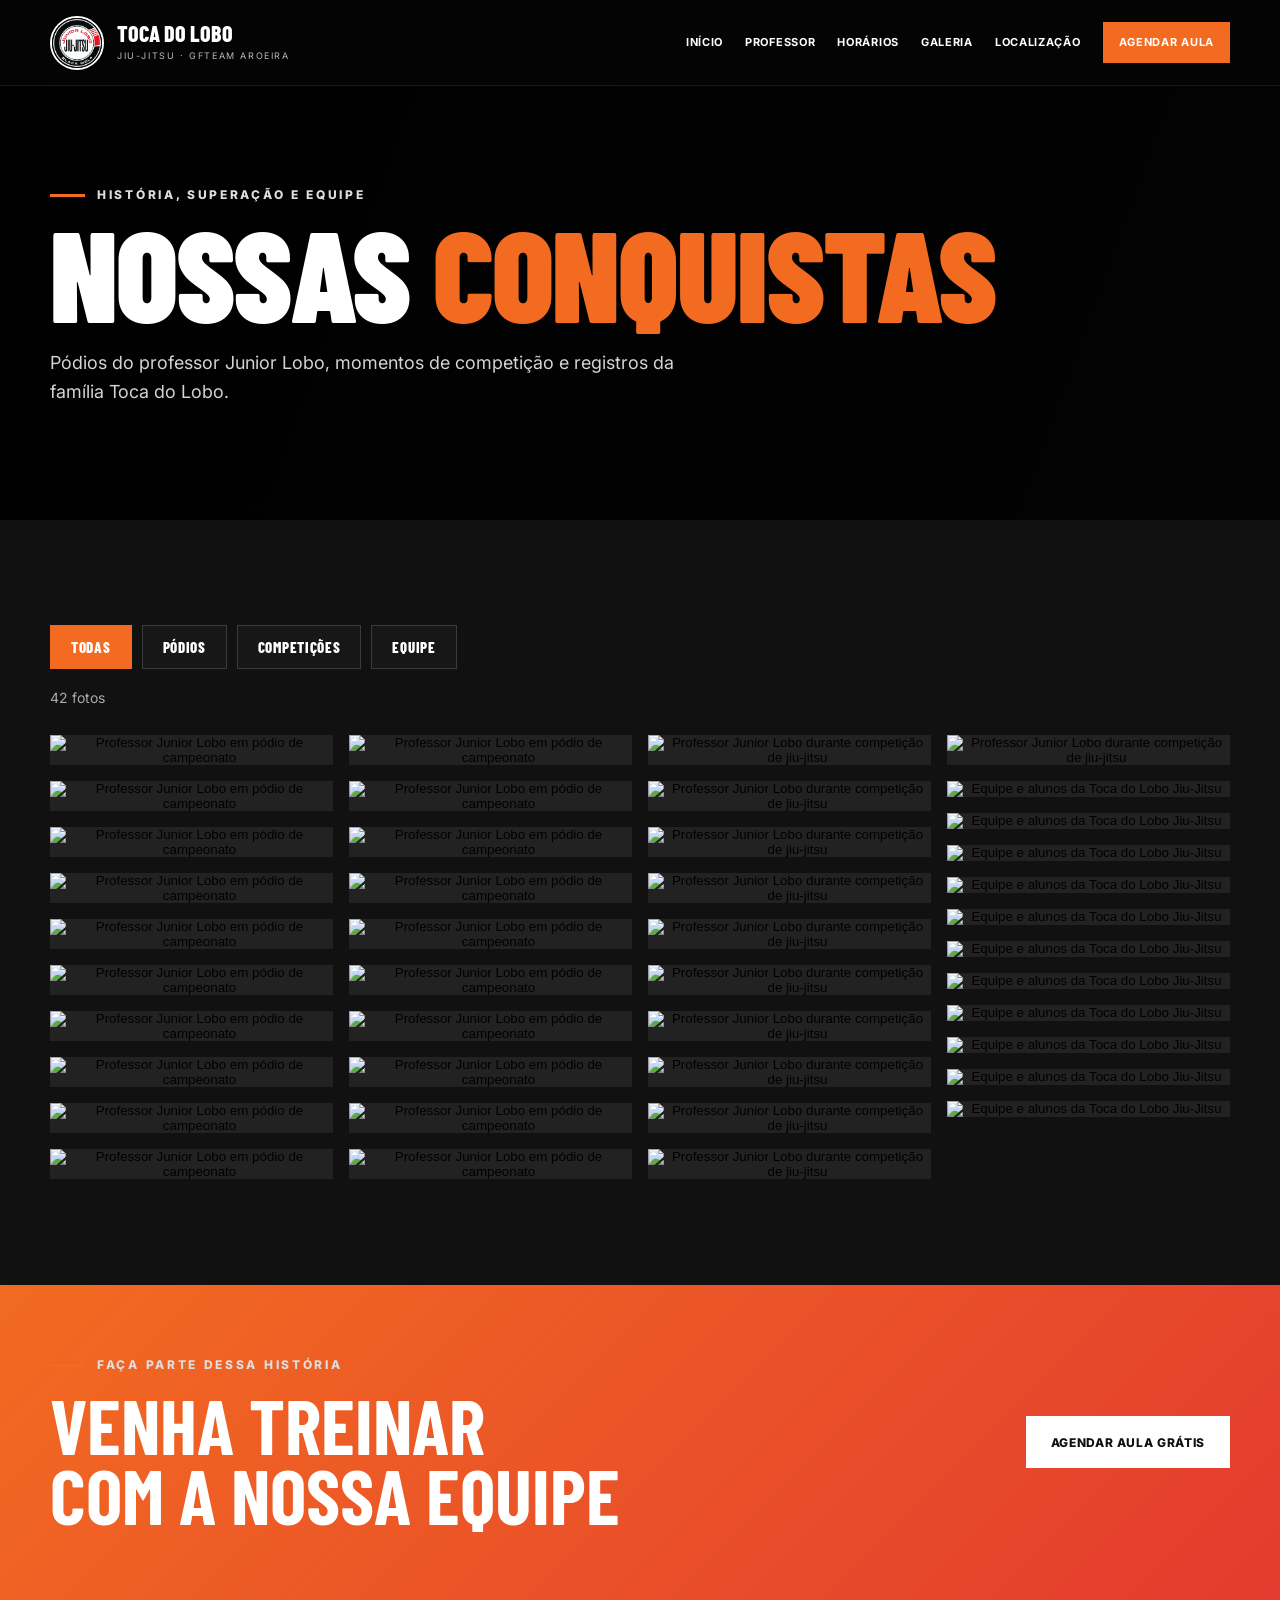
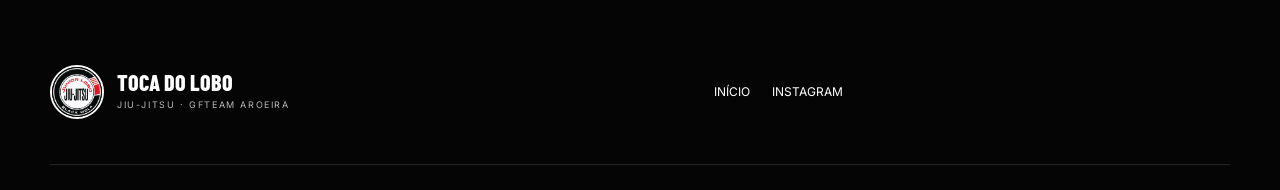
==== galeria.html @ 82517d02 "Add files via upload" ====
<!doctype html>
<html lang="pt-BR">
<head>
  <meta charset="utf-8">
  <meta name="viewport" content="width=device-width, initial-scale=1">
  <meta name="description" content="Galeria de pódios, campeonatos e momentos da equipe Toca do Lobo Jiu-Jitsu — GFTeam Aroeira, em Macaé.">
  <meta name="theme-color" content="#080808">
  <title>Galeria | Toca do Lobo Jiu-Jitsu</title>
  <link rel="icon" href="logo-principal.jpeg" type="image/jpeg">
  <link rel="preconnect" href="https://fonts.googleapis.com">
  <link rel="preconnect" href="https://fonts.gstatic.com" crossorigin>
  <link href="https://fonts.googleapis.com/css2?family=Barlow+Condensed:wght@500;600;700;800;900&family=Inter:wght@400;500;600;700&display=swap" rel="stylesheet">
  <link rel="stylesheet" href="styles.css">
  <link rel="stylesheet" href="galeria.css">
</head>
<body class="gallery-page">
  <a class="skip-link" href="#conteudo">Ir para o conteúdo</a>
  <header class="site-header scrolled">
    <a class="brand" href="index.html" aria-label="Voltar ao início">
      <img src="logo-principal.jpeg" alt="Logo Junior Lobo Jiu-Jitsu Black Wolf" width="54" height="54">
      <span><strong>TOCA DO LOBO</strong><small>JIU-JITSU · GFTEAM AROEIRA</small></span>
    </a>
    <button class="menu-toggle" type="button" aria-label="Abrir menu" aria-controls="menu" aria-expanded="false">☰</button>
    <nav class="nav" id="menu" aria-label="Navegação principal">
      <a href="index.html">Início</a>
      <a href="index.html#professor">Professor</a>
      <a href="index.html#horarios">Horários</a>
      <a href="galeria.html" aria-current="page">Galeria</a>
      <a href="index.html#localizacao">Localização</a>
      <a class="nav-cta" href="https://wa.me/5522981646698?text=%5BSITE%3AAULA_EXPERIMENTAL%5D%20Ol%C3%A1%21%20Quero%20agendar%20uma%20aula%20experimental." target="_blank" rel="noopener">Agendar aula</a>
    </nav>
  </header>

  <main id="conteudo">
    <section class="gallery-hero">
      <div class="container">
        <p class="eyebrow">HISTÓRIA, SUPERAÇÃO E EQUIPE</p>
        <h1>NOSSAS <span>CONQUISTAS</span></h1>
        <p>Pódios do professor Junior Lobo, momentos de competição e registros da família Toca do Lobo.</p>
      </div>
    </section>

    <section class="gallery-library section">
      <div class="container">
        <div class="gallery-toolbar" aria-label="Filtros da galeria">
          <button class="filter-btn active" data-filter="todos" type="button">Todas</button>
          <button class="filter-btn" data-filter="podios" type="button">Pódios</button>
          <button class="filter-btn" data-filter="competicoes" type="button">Competições</button>
          <button class="filter-btn" data-filter="equipe" type="button">Equipe</button>
        </div>
        <p class="gallery-count" id="gallery-count" aria-live="polite"></p>
        <div class="full-gallery-grid" id="full-gallery-grid" aria-live="polite"></div>
      </div>
    </section>

    <section class="trial-banner">
      <div class="container trial-content">
        <div><p class="eyebrow">FAÇA PARTE DESSA HISTÓRIA</p><h2>VENHA TREINAR<br>COM A NOSSA EQUIPE</h2></div>
        <a class="btn btn-light" href="https://wa.me/5522981646698?text=%5BSITE%3AAULA_EXPERIMENTAL%5D%20Ol%C3%A1%21%20Quero%20agendar%20uma%20aula%20experimental." target="_blank" rel="noopener">Agendar aula grátis</a>
      </div>
    </section>
  </main>

  <footer><div class="container footer-grid"><div class="brand footer-brand"><img src="logo-principal.jpeg" alt="Logo Toca do Lobo" width="54" height="54"><span><strong>TOCA DO LOBO</strong><small>JIU-JITSU · GFTEAM AROEIRA</small></span></div><div class="footer-links"><a href="index.html">Início</a><a href="https://www.instagram.com/gfteamaroeira/" target="_blank" rel="noopener">Instagram</a></div></div></footer>

  <dialog class="gallery-lightbox" aria-label="Foto ampliada">
    <button class="lightbox-close" type="button" aria-label="Fechar">×</button>
    <button class="lightbox-prev" type="button" aria-label="Foto anterior">‹</button>
    <img alt="">
    <button class="lightbox-next" type="button" aria-label="Próxima foto">›</button>
    <p></p>
  </dialog>
  <script src="script.js"></script>
  <script src="galeria.js"></script>
</body>
</html>
---- styles.css ----
:root{--bg:#080808;--surface:#121212;--ink:#111;--muted:#686868;--light:#f4f2ed;--accent:#e33b2f;--accent2:#f26b21;--white:#fff;--max:1180px;--hero:url("hero-equipe.webp");--gym:url("estrutura-academia.webp");--coach:url("professor-junior-lobo.webp");--fight:url("galeria-competicao.webp");--podium:url("galeria-podio.webp")}
*{box-sizing:border-box}html{scroll-behavior:smooth}body{margin:0;font-family:Inter,Arial,sans-serif;color:var(--ink);background:var(--light);line-height:1.6}a{color:inherit;text-decoration:none}.container{width:min(var(--max),calc(100% - 40px));margin:auto}.site-header{height:86px;display:flex;align-items:center;justify-content:space-between;padding:0 max(24px,calc((100vw - var(--max))/2));background:rgba(5,5,5,.94);color:#fff;position:fixed;z-index:50;top:0;left:0;right:0;border-bottom:1px solid rgba(255,255,255,.08);backdrop-filter:blur(14px)}.brand{display:flex;align-items:center;gap:13px}.brand img{width:54px;height:54px;border-radius:50%;object-fit:cover;border:2px solid #fff}.brand strong,.brand small{display:block}.brand strong{font:800 22px/1 "Barlow Condensed"}.brand small{font-size:9px;letter-spacing:1.6px;color:#bbb;margin-top:5px}.nav{display:flex;align-items:center;gap:22px;font-size:11px;font-weight:700;text-transform:uppercase;letter-spacing:.7px}.nav a:hover{color:var(--accent2)}.nav-cta{background:var(--accent2);padding:12px 16px;color:#fff!important}.menu-toggle{display:none;background:none;border:0;color:#fff;font-size:25px}.hero{min-height:850px;padding-top:86px;color:#fff;position:relative;display:flex;align-items:center;background-image:linear-gradient(90deg,rgba(0,0,0,.88) 0%,rgba(0,0,0,.58) 48%,rgba(0,0,0,.18) 100%),var(--hero);background-size:cover;background-position:center 43%}.hero:after{content:"";position:absolute;inset:auto 0 0;height:150px;background:linear-gradient(transparent,var(--bg))}.hero-content{position:relative;z-index:2;padding:75px 0}.eyebrow{font-size:12px;font-weight:800;letter-spacing:2.7px;color:#ddd;text-transform:uppercase;margin:0 0 16px}.eyebrow:before{content:"";width:35px;height:3px;background:var(--accent2);display:inline-block;margin-right:12px;vertical-align:middle}.eyebrow.dark{color:#666}.hero h1,h2{font-family:"Barlow Condensed";text-transform:uppercase;line-height:.91;margin:0}.hero h1{font-size:clamp(64px,8.7vw,124px);letter-spacing:-2px;text-shadow:0 8px 28px rgba(0,0,0,.38)}.hero h1 span{color:var(--accent2)}.hero-text{max-width:640px;color:#ddd;font-size:18px;margin:28px 0}.hero-actions{display:flex;gap:14px;flex-wrap:wrap}.btn{display:inline-flex;align-items:center;justify-content:center;min-height:52px;padding:0 25px;font-weight:800;text-transform:uppercase;letter-spacing:.65px;font-size:12px;transition:.2s}.btn-primary{background:linear-gradient(135deg,var(--accent2),var(--accent));color:#fff}.btn-primary:hover{transform:translateY(-2px);filter:brightness(1.08)}.btn-ghost{border:1px solid rgba(255,255,255,.55);color:#fff}.btn-ghost:hover,.btn-outline:hover{border-color:var(--accent2);color:var(--accent2)}.hero-stats{display:flex;gap:48px;margin-top:56px;padding-top:25px;border-top:1px solid rgba(255,255,255,.22);max-width:720px}.hero-stats div{display:flex;align-items:center;gap:11px}.hero-stats strong{font:900 40px/1 "Barlow Condensed";color:var(--accent2)}.hero-stats span{max-width:125px;color:#c6c6c6;font-size:11px;line-height:1.3;text-transform:uppercase}.section{padding:105px 0}.split{display:grid;grid-template-columns:1fr 1fr;gap:85px;align-items:start}.intro h2,.section-heading h2,.location h2{font-size:clamp(48px,6vw,82px)}.intro-copy{font-size:17px;color:#555}.text-link{font-weight:800;color:var(--accent);display:inline-block;margin-top:18px}.facility{display:grid;grid-template-columns:1.25fr .75fr;background:var(--bg);color:#fff;min-height:620px}.facility-image{background-image:linear-gradient(90deg,transparent 60%,var(--bg)),var(--gym);background-size:cover;background-position:center}.facility-copy{padding:100px 8vw 80px 55px;display:flex;flex-direction:column;justify-content:center}.facility-copy h2{font-size:clamp(52px,6vw,86px)}.facility-copy p:not(.eyebrow){color:#bbb}.btn-outline{border:1px solid #666;color:#fff;margin-top:20px;width:max-content}.coach{background:#111;color:#fff}.coach-grid{display:grid;grid-template-columns:.82fr 1.18fr;gap:90px;align-items:center}.coach-photo{height:650px;background-image:linear-gradient(0deg,rgba(0,0,0,.35),transparent 45%),var(--coach);background-size:cover;background-position:center top;border:1px solid #333;box-shadow:25px 25px 0 var(--accent2)}.coach-copy h2{font-size:clamp(70px,9vw,120px)}.coach-title{font:700 23px "Barlow Condensed";text-transform:uppercase;color:var(--accent2);letter-spacing:1.4px}.coach-copy>p:not(.eyebrow):not(.coach-title){color:#bbb;max-width:610px}.achievement{border-left:4px solid var(--accent2);padding:16px 20px;margin:26px 0;background:#181818}.achievement strong,.achievement span{display:block}.achievement span{color:#aaa;font-size:14px;margin-top:5px}.section-heading{display:flex;justify-content:space-between;align-items:end;gap:40px;margin-bottom:48px}.section-heading>p{max-width:430px;color:#6c6c6c}.section-heading.light>p{color:#aaa}.schedule-grid{display:grid;grid-template-columns:repeat(2,1fr);gap:18px}.schedule-card{background:#fff;border:1px solid #ddd;padding:35px;min-height:255px;transition:.25s}.schedule-card:hover{transform:translateY(-5px);box-shadow:0 18px 50px rgba(0,0,0,.09)}.schedule-card.featured{background:#111;color:#fff;border-color:#111}.schedule-card h3{font:800 34px "Barlow Condensed";text-transform:uppercase;margin:18px 0 4px}.tag{font-size:10px;font-weight:800;letter-spacing:1.8px;color:var(--accent2)}.time{font:900 46px/1 "Barlow Condensed";margin:8px 0}.schedule-card small{color:#858585}.plans{background:var(--bg);color:#fff}.plan-grid{display:grid;grid-template-columns:repeat(3,1fr);gap:18px}.plan-card{background:#141414;border:1px solid #2b2b2b;padding:38px;position:relative}.plan-card.highlight{border:1px solid var(--accent2);transform:translateY(-12px)}.popular{position:absolute;top:0;right:0;background:var(--accent2);font-size:9px;font-weight:800;padding:7px 10px}.plan-name{font:800 26px "Barlow Condensed";text-transform:uppercase}.price{font:900 78px/1 "Barlow Condensed";margin:20px 0 30px}.price span{font-size:20px;vertical-align:top}.price small{font:500 13px Inter;color:#999}.plan-card ul{list-style:none;padding:0;margin:0 0 32px;color:#bbb}.plan-card li{padding:10px 0;border-bottom:1px solid #2b2b2b}.plan-card li:before{content:"✓";color:var(--accent2);font-weight:900;margin-right:10px}.full{width:100%}.payment-note{text-align:center;color:#888;font-size:13px;margin:35px 0 0}.gallery{background:#ece9e2}.gallery-grid{display:grid;grid-template-columns:1.4fr .8fr;grid-template-rows:320px 320px;gap:18px}.gallery-item{position:relative;background-size:cover;background-position:center;overflow:hidden}.gallery-item:after{content:"";position:absolute;inset:0;background:linear-gradient(transparent 45%,rgba(0,0,0,.85))}.gallery-item span{position:absolute;z-index:2;left:24px;bottom:22px;color:#fff;font:800 27px "Barlow Condensed";text-transform:uppercase}.gallery-item.fight{grid-row:1/3;background-image:var(--fight)}.gallery-item.podium{background-image:var(--podium);background-position:center 25%}.gallery-item.training{background-image:var(--hero);background-position:center}.trial-banner{background:linear-gradient(135deg,var(--accent2),var(--accent));color:#fff;padding:70px 0}.trial-content{display:flex;align-items:center;justify-content:space-between;gap:35px}.trial-content h2{font-size:clamp(46px,6vw,78px)}.btn-light{background:#fff;color:#111}.location-grid{display:grid;grid-template-columns:1fr 1fr;gap:80px;align-items:center}.address{font-size:18px;color:#555;margin:30px 0}.location-actions{display:flex;gap:22px;align-items:center;flex-wrap:wrap}.btn-dark{background:#111;color:#fff}.map-card{height:460px;background:radial-gradient(circle at center,#fff,#d9d5cc);display:flex;flex-direction:column;align-items:center;justify-content:center;border:1px solid #ccc;transition:.2s}.map-card:hover{transform:translateY(-5px);box-shadow:0 18px 45px rgba(0,0,0,.12)}.map-card img{width:210px;height:210px;border-radius:50%;object-fit:cover;border:7px solid #fff;box-shadow:0 12px 35px rgba(0,0,0,.2)}.map-card strong{font:900 32px "Barlow Condensed";margin-top:18px}.map-card span{font-size:12px;color:#666}footer{background:#050505;color:#fff;padding:65px 0 25px}.footer-grid{display:grid;grid-template-columns:1.2fr 1fr 1fr;gap:50px;align-items:center;padding-bottom:45px;border-bottom:1px solid #242424}.footer-grid>p{color:#929292;font-size:13px}.footer-links{display:flex;justify-content:flex-end;gap:22px;font-size:12px;text-transform:uppercase}.copyright{padding-top:22px;font-size:11px;color:#777}.whatsapp-float{position:fixed;right:22px;bottom:22px;width:58px;height:58px;border-radius:50%;background:#20bd5a;color:#fff;display:grid;place-items:center;font-weight:900;font-size:13px;z-index:45;box-shadow:0 10px 35px rgba(0,0,0,.25)}
@media(max-width:900px){.nav{display:none;position:absolute;top:86px;left:0;right:0;background:#090909;padding:25px;flex-direction:column;align-items:stretch}.nav.open{display:flex}.menu-toggle{display:block}.split,.coach-grid,.location-grid{grid-template-columns:1fr;gap:50px}.facility{grid-template-columns:1fr}.facility-image{min-height:420px;background-image:linear-gradient(0deg,var(--bg),transparent 45%),var(--gym)}.facility-copy{padding:55px 28px 75px}.coach-photo{height:560px;max-width:620px}.schedule-grid{grid-template-columns:1fr 1fr}.plan-grid{grid-template-columns:1fr}.plan-card.highlight{transform:none}.gallery-grid{grid-template-columns:1fr;grid-template-rows:440px 350px 350px}.gallery-item.fight{grid-row:auto}.trial-content{align-items:flex-start;flex-direction:column}.footer-grid{grid-template-columns:1fr}.footer-links{justify-content:flex-start}.section-heading{align-items:flex-start;flex-direction:column}.hero{min-height:780px}.hero-stats{gap:25px;flex-wrap:wrap}}
@media(max-width:620px){.container{width:min(var(--max),calc(100% - 28px))}.site-header{padding:0 14px}.brand img{width:46px;height:46px}.brand small{display:none}.hero{background-position:58% center}.hero h1{font-size:58px}.hero-text{font-size:16px}.hero-stats{display:grid;grid-template-columns:1fr 1fr}.section{padding:75px 0}.schedule-grid{grid-template-columns:1fr}.schedule-card{min-height:auto}.coach-photo{height:470px;box-shadow:12px 12px 0 var(--accent2)}.plan-card{padding:30px}.price{font-size:66px}.gallery-grid{grid-template-rows:360px 300px 300px}.location-actions{align-items:flex-start;flex-direction:column}.map-card{height:380px}.map-card img{width:170px;height:170px}.footer-links{flex-direction:column;gap:10px}.whatsapp-float{width:52px;height:52px}}

.skip-link{position:fixed;left:16px;top:-60px;z-index:100;background:#fff;color:#111;padding:10px 15px;font-weight:700}.skip-link:focus{top:12px}.brand-mark{width:54px;height:54px;display:grid;place-items:center;border:2px solid var(--accent2);border-radius:50%;font:900 22px/1 "Barlow Condensed";color:#fff}.site-header.scrolled{height:74px;background:rgba(5,5,5,.98);box-shadow:0 12px 35px rgba(0,0,0,.18)}.facility-image{min-height:620px}.coach-photo{background-position:center top}.map-embed{height:460px;border:1px solid #ccc;background:#ddd;box-shadow:18px 18px 0 #dedad1}.map-embed iframe{width:100%;height:100%;border:0}.location>p{color:#666}.reveal{opacity:0;transform:translateY(22px);transition:opacity .7s ease,transform .7s ease}.reveal.visible{opacity:1;transform:none}.gallery-item{transition:transform .35s}.gallery-item:hover{transform:translateY(-5px)}
@media(max-width:900px){.brand-mark{width:48px;height:48px}.map-embed{height:420px}}
@media(max-width:620px){.brand-mark{width:44px;height:44px}.map-embed{height:360px;box-shadow:8px 8px 0 #dedad1}.facility-image{min-height:390px}.footer-grid{align-items:start}}
@media(prefers-reduced-motion:reduce){html{scroll-behavior:auto}.reveal{opacity:1;transform:none;transition:none}*{transition-duration:.01ms!important}}

body.menu-open{overflow:hidden}.gallery-item img{width:100%;height:100%;object-fit:cover;transition:transform .45s}.gallery-item:hover img{transform:scale(1.04)}

.gallery-grid{grid-template-columns:repeat(3,1fr);grid-template-rows:repeat(2,320px)}.gallery-item.fight{grid-row:auto;grid-column:span 2}.gallery-item.training{grid-column:span 2}
@media(max-width:900px){.gallery-grid{grid-template-columns:repeat(2,1fr);grid-template-rows:repeat(3,340px)}.gallery-item.fight,.gallery-item.training{grid-column:span 1}}
@media(max-width:620px){.gallery-grid{grid-template-columns:1fr;grid-template-rows:repeat(5,320px)}}

/* Professional upgrade */
.benefits{background:#fff}.benefit-grid{display:grid;grid-template-columns:repeat(4,1fr);border-top:1px solid #ddd;border-left:1px solid #ddd}.benefit-grid article{padding:34px 28px;border-right:1px solid #ddd;border-bottom:1px solid #ddd}.benefit-grid b{font:900 42px/1 "Barlow Condensed";color:var(--accent2)}.benefit-grid h3{font:800 29px/1 "Barlow Condensed";text-transform:uppercase;margin:20px 0 10px}.benefit-grid p{font-size:14px;color:#666;margin:0}
.gallery-item{border:0;padding:0;width:100%;cursor:zoom-in;text-align:left;font:inherit}.gallery-item:focus-visible{outline:4px solid var(--accent2);outline-offset:3px}
.lightbox{width:min(1000px,calc(100% - 28px));max-height:92vh;padding:0;border:0;background:#080808;color:#fff;box-shadow:0 30px 100px rgba(0,0,0,.6)}.lightbox::backdrop{background:rgba(0,0,0,.88);backdrop-filter:blur(8px)}.lightbox img{display:block;width:100%;max-height:80vh;object-fit:contain}.lightbox p{margin:0;padding:15px 20px;color:#ddd}.lightbox button{position:absolute;right:12px;top:12px;width:44px;height:44px;border-radius:50%;border:1px solid rgba(255,255,255,.5);background:rgba(0,0,0,.72);color:#fff;font-size:30px;cursor:pointer;z-index:2}
.whatsapp-float{width:auto;min-width:58px;border-radius:30px;display:flex;gap:9px;padding:0 18px;font-size:13px;transition:.2s}.whatsapp-float:hover{transform:translateY(-3px);filter:brightness(1.06)}.whatsapp-float span{font-size:22px}.whatsapp-float b{white-space:nowrap}
.sr-only{position:absolute;width:1px;height:1px;padding:0;margin:-1px;overflow:hidden;clip:rect(0,0,0,0);white-space:nowrap;border:0}
:focus-visible{outline:3px solid var(--accent2);outline-offset:4px}
@media(max-width:900px){.benefit-grid{grid-template-columns:repeat(2,1fr)}}
@media(max-width:620px){.benefit-grid{grid-template-columns:1fr}.whatsapp-float b{display:none}.whatsapp-float{width:54px;height:54px;padding:0}.hero-stats strong{font-size:34px}.hero-actions .btn{width:100%}}
.coach-bio{max-width:650px}.coach-bio p{color:#bbb;margin:0 0 14px}.achievement strong{font-size:18px}


/* Hero com identidade visual da Toca do Lobo */
.hero{
  min-height:850px;
  padding-top:86px;
  color:#fff;
  position:relative;
  display:flex;
  align-items:center;
  overflow:hidden;
  isolation:isolate;
  background-image:
    linear-gradient(90deg,rgba(0,0,0,.96) 0%,rgba(0,0,0,.88) 42%,rgba(0,0,0,.58) 72%,rgba(0,0,0,.76) 100%),
    linear-gradient(180deg,rgba(0,0,0,.25),rgba(0,0,0,.58)),
    var(--gym);
  background-size:cover;
  background-position:center;
}
.hero::before{
  content:"";
  position:absolute;
  inset:0;
  z-index:-1;
  opacity:.22;
  background:
    radial-gradient(circle at 74% 45%,rgba(242,107,33,.18),transparent 34%),
    repeating-linear-gradient(135deg,rgba(255,255,255,.018) 0 1px,transparent 1px 12px);
  pointer-events:none;
}
.hero:after{
  content:"";
  position:absolute;
  inset:auto 0 0;
  height:170px;
  z-index:-1;
  background:linear-gradient(transparent,var(--bg));
}
.hero-layout{
  position:relative;
  z-index:2;
  display:grid;
  grid-template-columns:minmax(0,1.05fr) minmax(360px,.95fr);
  align-items:center;
  gap:42px;
  padding:72px 0 62px;
}
.hero-content{
  position:relative;
  z-index:2;
  padding:0;
  max-width:690px;
}
.hero-logo{
  display:flex;
  align-items:center;
  justify-content:center;
  min-width:0;
}
.hero-logo img{
  display:block;
  width:min(100%,610px);
  height:auto;
  border-radius:50%;
  object-fit:contain;
  filter:drop-shadow(0 28px 55px rgba(0,0,0,.72));
  transform:translateX(18px);
}

@media(max-width:1050px){
  .hero-layout{grid-template-columns:minmax(0,1.1fr) minmax(300px,.9fr);gap:24px}
  .hero-logo img{width:min(100%,500px);transform:none}
}
@media(max-width:900px){
  .hero{min-height:auto;background-position:center}
  .hero-layout{grid-template-columns:1fr;padding:132px 0 72px;gap:34px}
  .hero-content{max-width:720px}
  .hero-logo{position:absolute;right:-90px;top:105px;width:430px;opacity:.2;z-index:0}
  .hero-logo img{width:100%;transform:none}
  .hero-content{z-index:1}
}
@media(max-width:620px){
  .hero{background-position:center}
  .hero-layout{padding:118px 0 58px}
  .hero-logo{right:-110px;top:105px;width:330px;opacity:.17}
  .hero h1{font-size:58px}
}
---- galeria.css ----
.gallery-page{background:#090909;color:#fff}.gallery-hero{padding:180px 0 90px;background:linear-gradient(110deg,rgba(0,0,0,.96),rgba(0,0,0,.67)),url('galeria-fotos/podios-02.webp') center 35%/cover;min-height:520px;display:flex;align-items:end}.gallery-hero h1{font:900 clamp(64px,10vw,128px)/.82 "Barlow Condensed";margin:14px 0 24px;letter-spacing:-2px}.gallery-hero h1 span{color:var(--accent2)}.gallery-hero>div>p:last-child{max-width:680px;color:#d4d4d4;font-size:18px}.gallery-library{background:#111}.gallery-toolbar{display:flex;gap:10px;flex-wrap:wrap;margin-bottom:18px}.filter-btn{border:1px solid #3b3b3b;background:#171717;color:#fff;padding:12px 20px;font:800 15px "Barlow Condensed";text-transform:uppercase;letter-spacing:.7px;cursor:pointer}.filter-btn:hover,.filter-btn.active{background:var(--accent2);border-color:var(--accent2)}.gallery-count{color:#aaa;margin:0 0 26px;font-size:14px}.full-gallery-grid{columns:4 250px;column-gap:16px}.gallery-card{display:block;width:100%;border:0;padding:0;margin:0 0 16px;background:#222;cursor:zoom-in;break-inside:avoid;overflow:hidden;position:relative}.gallery-card img{width:100%;height:auto;display:block;transition:transform .4s,filter .4s}.gallery-card:hover img{transform:scale(1.035);filter:brightness(.78)}.gallery-card::after{content:attr(data-label);position:absolute;left:14px;bottom:12px;color:#fff;font:800 17px "Barlow Condensed";text-transform:uppercase;opacity:0;transform:translateY(6px);transition:.3s}.gallery-card:hover::after{opacity:1;transform:none}.gallery-card[hidden]{display:none}.gallery-lightbox{width:min(1150px,calc(100% - 24px));max-height:94vh;padding:0;border:0;background:#060606;color:#fff;overflow:visible}.gallery-lightbox::backdrop{background:rgba(0,0,0,.92);backdrop-filter:blur(7px)}.gallery-lightbox img{display:block;width:100%;height:min(82vh,900px);object-fit:contain;background:#050505}.gallery-lightbox p{margin:0;padding:13px 64px;text-align:center;color:#bbb}.gallery-lightbox button{position:absolute;border:1px solid rgba(255,255,255,.35);background:rgba(0,0,0,.68);color:#fff;cursor:pointer;z-index:3}.lightbox-close{right:12px;top:12px;width:46px;height:46px;border-radius:50%;font-size:30px}.lightbox-prev,.lightbox-next{top:50%;transform:translateY(-50%);width:52px;height:72px;font-size:52px;line-height:1}.lightbox-prev{left:12px}.lightbox-next{right:12px}@media(max-width:620px){.gallery-hero{padding:145px 0 65px;min-height:470px}.gallery-hero h1{font-size:68px}.full-gallery-grid{columns:2 150px;column-gap:9px}.gallery-card{margin-bottom:9px}.gallery-lightbox img{height:75vh}.lightbox-prev,.lightbox-next{width:42px;height:60px}.gallery-lightbox p{padding:10px 50px;font-size:13px}}
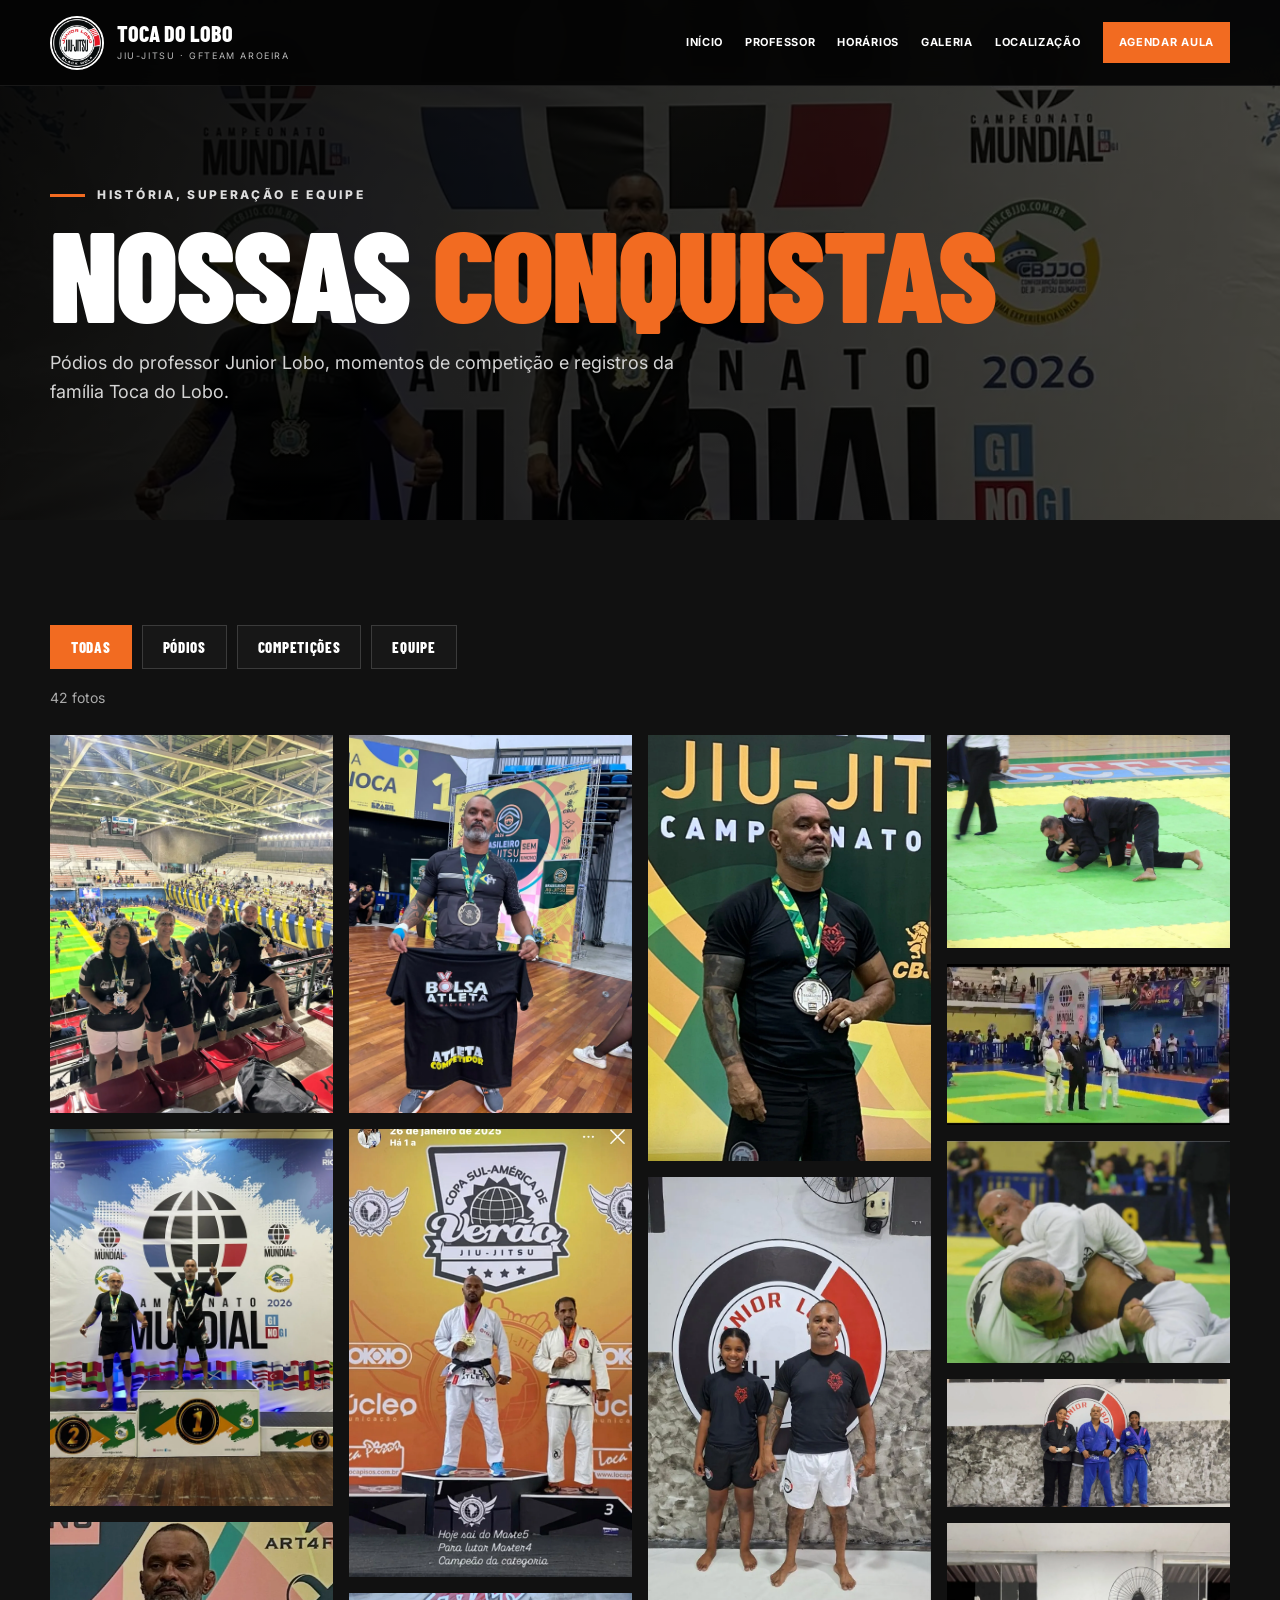
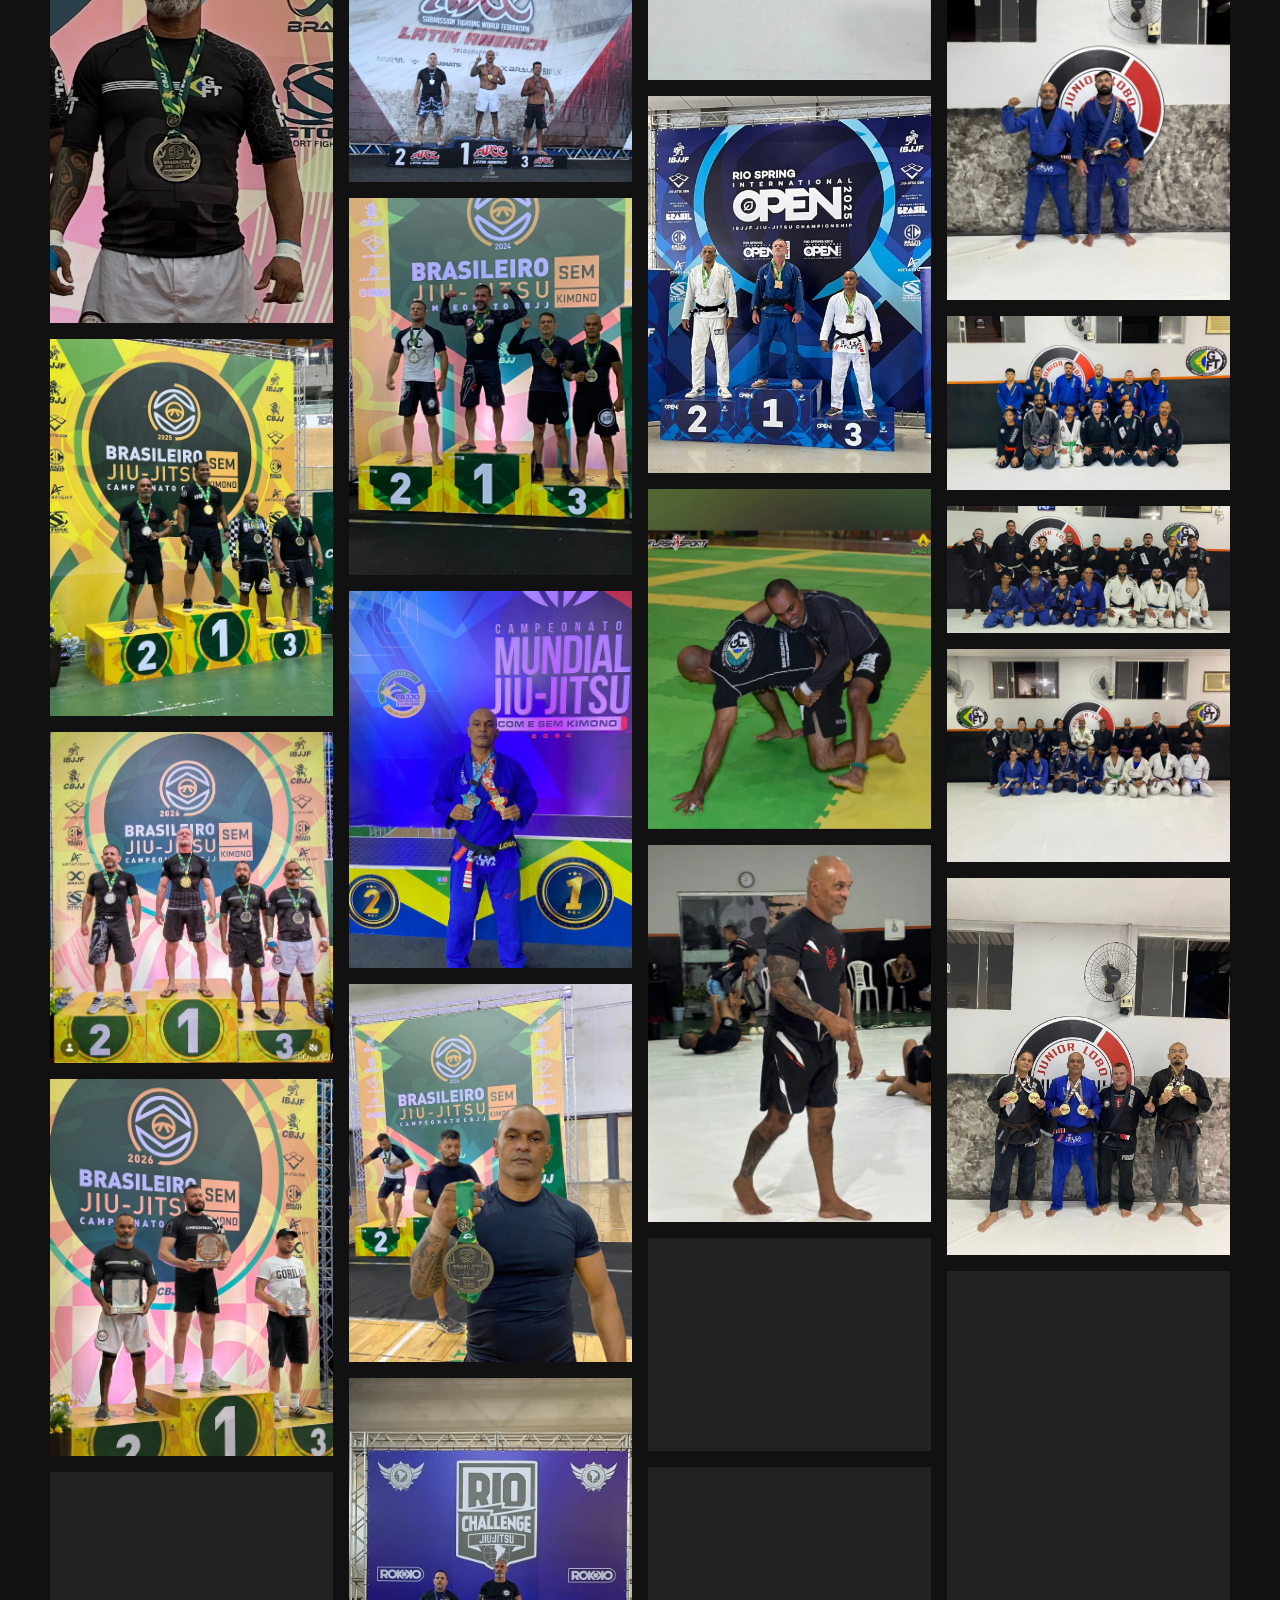
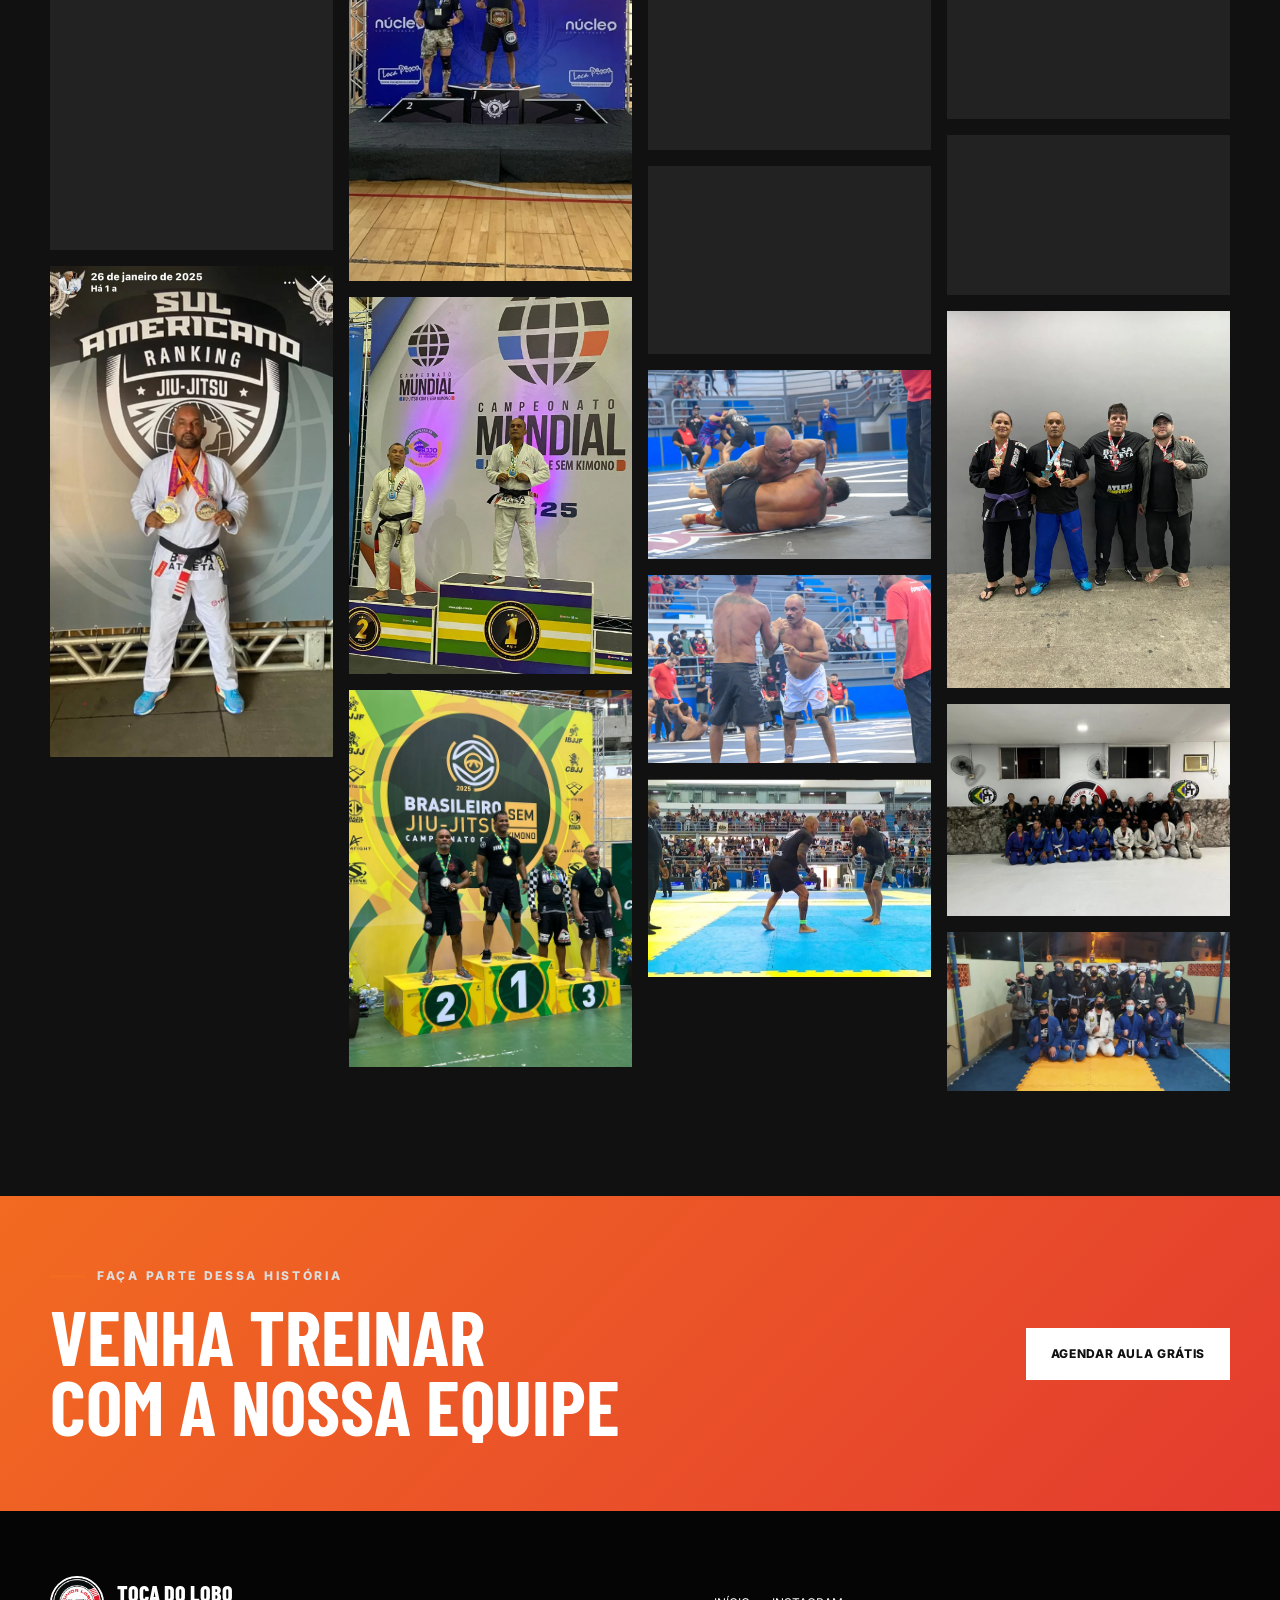
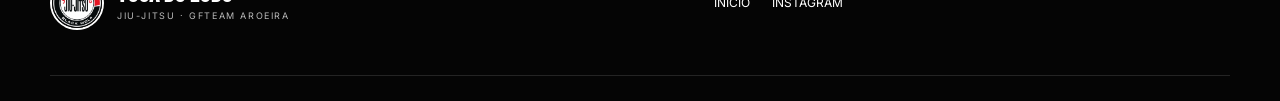
==== commit 254843ef: "Organiza estrutura do site e corrige galeria" ====
--- a/galeria.html
+++ b/galeria.html
@@ -6,18 +6,18 @@
   <meta name="description" content="Galeria de pódios, campeonatos e momentos da equipe Toca do Lobo Jiu-Jitsu — GFTeam Aroeira, em Macaé.">
   <meta name="theme-color" content="#080808">
   <title>Galeria | Toca do Lobo Jiu-Jitsu</title>
-  <link rel="icon" href="logo-principal.jpeg" type="image/jpeg">
+  <link rel="icon" href="assets/logos/logo-principal.jpeg" type="image/jpeg">
   <link rel="preconnect" href="https://fonts.googleapis.com">
   <link rel="preconnect" href="https://fonts.gstatic.com" crossorigin>
   <link href="https://fonts.googleapis.com/css2?family=Barlow+Condensed:wght@500;600;700;800;900&family=Inter:wght@400;500;600;700&display=swap" rel="stylesheet">
-  <link rel="stylesheet" href="styles.css">
-  <link rel="stylesheet" href="galeria.css">
+  <link rel="stylesheet" href="css/styles.css">
+  <link rel="stylesheet" href="css/galeria.css">
 </head>
 <body class="gallery-page">
   <a class="skip-link" href="#conteudo">Ir para o conteúdo</a>
   <header class="site-header scrolled">
     <a class="brand" href="index.html" aria-label="Voltar ao início">
-      <img src="logo-principal.jpeg" alt="Logo Junior Lobo Jiu-Jitsu Black Wolf" width="54" height="54">
+      <img src="assets/logos/logo-principal.jpeg" alt="Logo Junior Lobo Jiu-Jitsu Black Wolf" width="54" height="54">
       <span><strong>TOCA DO LOBO</strong><small>JIU-JITSU · GFTEAM AROEIRA</small></span>
     </a>
     <button class="menu-toggle" type="button" aria-label="Abrir menu" aria-controls="menu" aria-expanded="false">☰</button>
@@ -61,7 +61,7 @@
     </section>
   </main>
 
-  <footer><div class="container footer-grid"><div class="brand footer-brand"><img src="logo-principal.jpeg" alt="Logo Toca do Lobo" width="54" height="54"><span><strong>TOCA DO LOBO</strong><small>JIU-JITSU · GFTEAM AROEIRA</small></span></div><div class="footer-links"><a href="index.html">Início</a><a href="https://www.instagram.com/gfteamaroeira/" target="_blank" rel="noopener">Instagram</a></div></div></footer>
+  <footer><div class="container footer-grid"><div class="brand footer-brand"><img src="assets/logos/logo-principal.jpeg" alt="Logo Toca do Lobo" width="54" height="54"><span><strong>TOCA DO LOBO</strong><small>JIU-JITSU · GFTEAM AROEIRA</small></span></div><div class="footer-links"><a href="index.html">Início</a><a href="https://www.instagram.com/gfteamaroeira/" target="_blank" rel="noopener">Instagram</a></div></div></footer>
 
   <dialog class="gallery-lightbox" aria-label="Foto ampliada">
     <button class="lightbox-close" type="button" aria-label="Fechar">×</button>
@@ -70,7 +70,7 @@
     <button class="lightbox-next" type="button" aria-label="Próxima foto">›</button>
     <p></p>
   </dialog>
-  <script src="script.js"></script>
-  <script src="galeria.js"></script>
+  <script src="js/script.js"></script>
+  <script src="js/galeria.js"></script>
 </body>
 </html>
--- a/css/styles.css
+++ b/css/styles.css
@@ -0,0 +1,113 @@
+:root{--bg:#080808;--surface:#121212;--ink:#111;--muted:#686868;--light:#f4f2ed;--accent:#e33b2f;--accent2:#f26b21;--white:#fff;--max:1180px;--hero:url("../assets/site/hero-equipe.webp");--gym:url("../assets/site/estrutura-academia.webp");--coach:url("../assets/site/professor-junior-lobo.webp");--fight:url("../assets/site/galeria-competicao.webp");--podium:url("../assets/site/galeria-podio.webp")}
+*{box-sizing:border-box}html{scroll-behavior:smooth}body{margin:0;font-family:Inter,Arial,sans-serif;color:var(--ink);background:var(--light);line-height:1.6}a{color:inherit;text-decoration:none}.container{width:min(var(--max),calc(100% - 40px));margin:auto}.site-header{height:86px;display:flex;align-items:center;justify-content:space-between;padding:0 max(24px,calc((100vw - var(--max))/2));background:rgba(5,5,5,.94);color:#fff;position:fixed;z-index:50;top:0;left:0;right:0;border-bottom:1px solid rgba(255,255,255,.08);backdrop-filter:blur(14px)}.brand{display:flex;align-items:center;gap:13px}.brand img{width:54px;height:54px;border-radius:50%;object-fit:cover;border:2px solid #fff}.brand strong,.brand small{display:block}.brand strong{font:800 22px/1 "Barlow Condensed"}.brand small{font-size:9px;letter-spacing:1.6px;color:#bbb;margin-top:5px}.nav{display:flex;align-items:center;gap:22px;font-size:11px;font-weight:700;text-transform:uppercase;letter-spacing:.7px}.nav a:hover{color:var(--accent2)}.nav-cta{background:var(--accent2);padding:12px 16px;color:#fff!important}.menu-toggle{display:none;background:none;border:0;color:#fff;font-size:25px}.hero{min-height:850px;padding-top:86px;color:#fff;position:relative;display:flex;align-items:center;background-image:linear-gradient(90deg,rgba(0,0,0,.88) 0%,rgba(0,0,0,.58) 48%,rgba(0,0,0,.18) 100%),var(--hero);background-size:cover;background-position:center 43%}.hero:after{content:"";position:absolute;inset:auto 0 0;height:150px;background:linear-gradient(transparent,var(--bg))}.hero-content{position:relative;z-index:2;padding:75px 0}.eyebrow{font-size:12px;font-weight:800;letter-spacing:2.7px;color:#ddd;text-transform:uppercase;margin:0 0 16px}.eyebrow:before{content:"";width:35px;height:3px;background:var(--accent2);display:inline-block;margin-right:12px;vertical-align:middle}.eyebrow.dark{color:#666}.hero h1,h2{font-family:"Barlow Condensed";text-transform:uppercase;line-height:.91;margin:0}.hero h1{font-size:clamp(64px,8.7vw,124px);letter-spacing:-2px;text-shadow:0 8px 28px rgba(0,0,0,.38)}.hero h1 span{color:var(--accent2)}.hero-text{max-width:640px;color:#ddd;font-size:18px;margin:28px 0}.hero-actions{display:flex;gap:14px;flex-wrap:wrap}.btn{display:inline-flex;align-items:center;justify-content:center;min-height:52px;padding:0 25px;font-weight:800;text-transform:uppercase;letter-spacing:.65px;font-size:12px;transition:.2s}.btn-primary{background:linear-gradient(135deg,var(--accent2),var(--accent));color:#fff}.btn-primary:hover{transform:translateY(-2px);filter:brightness(1.08)}.btn-ghost{border:1px solid rgba(255,255,255,.55);color:#fff}.btn-ghost:hover,.btn-outline:hover{border-color:var(--accent2);color:var(--accent2)}.hero-stats{display:flex;gap:48px;margin-top:56px;padding-top:25px;border-top:1px solid rgba(255,255,255,.22);max-width:720px}.hero-stats div{display:flex;align-items:center;gap:11px}.hero-stats strong{font:900 40px/1 "Barlow Condensed";color:var(--accent2)}.hero-stats span{max-width:125px;color:#c6c6c6;font-size:11px;line-height:1.3;text-transform:uppercase}.section{padding:105px 0}.split{display:grid;grid-template-columns:1fr 1fr;gap:85px;align-items:start}.intro h2,.section-heading h2,.location h2{font-size:clamp(48px,6vw,82px)}.intro-copy{font-size:17px;color:#555}.text-link{font-weight:800;color:var(--accent);display:inline-block;margin-top:18px}.facility{display:grid;grid-template-columns:1.25fr .75fr;background:var(--bg);color:#fff;min-height:620px}.facility-image{background-image:linear-gradient(90deg,transparent 60%,var(--bg)),var(--gym);background-size:cover;background-position:center}.facility-copy{padding:100px 8vw 80px 55px;display:flex;flex-direction:column;justify-content:center}.facility-copy h2{font-size:clamp(52px,6vw,86px)}.facility-copy p:not(.eyebrow){color:#bbb}.btn-outline{border:1px solid #666;color:#fff;margin-top:20px;width:max-content}.coach{background:#111;color:#fff}.coach-grid{display:grid;grid-template-columns:.82fr 1.18fr;gap:90px;align-items:center}.coach-photo{height:650px;background-image:linear-gradient(0deg,rgba(0,0,0,.35),transparent 45%),var(--coach);background-size:cover;background-position:center top;border:1px solid #333;box-shadow:25px 25px 0 var(--accent2)}.coach-copy h2{font-size:clamp(70px,9vw,120px)}.coach-title{font:700 23px "Barlow Condensed";text-transform:uppercase;color:var(--accent2);letter-spacing:1.4px}.coach-copy>p:not(.eyebrow):not(.coach-title){color:#bbb;max-width:610px}.achievement{border-left:4px solid var(--accent2);padding:16px 20px;margin:26px 0;background:#181818}.achievement strong,.achievement span{display:block}.achievement span{color:#aaa;font-size:14px;margin-top:5px}.section-heading{display:flex;justify-content:space-between;align-items:end;gap:40px;margin-bottom:48px}.section-heading>p{max-width:430px;color:#6c6c6c}.section-heading.light>p{color:#aaa}.schedule-grid{display:grid;grid-template-columns:repeat(2,1fr);gap:18px}.schedule-card{background:#fff;border:1px solid #ddd;padding:35px;min-height:255px;transition:.25s}.schedule-card:hover{transform:translateY(-5px);box-shadow:0 18px 50px rgba(0,0,0,.09)}.schedule-card.featured{background:#111;color:#fff;border-color:#111}.schedule-card h3{font:800 34px "Barlow Condensed";text-transform:uppercase;margin:18px 0 4px}.tag{font-size:10px;font-weight:800;letter-spacing:1.8px;color:var(--accent2)}.time{font:900 46px/1 "Barlow Condensed";margin:8px 0}.schedule-card small{color:#858585}.plans{background:var(--bg);color:#fff}.plan-grid{display:grid;grid-template-columns:repeat(3,1fr);gap:18px}.plan-card{background:#141414;border:1px solid #2b2b2b;padding:38px;position:relative}.plan-card.highlight{border:1px solid var(--accent2);transform:translateY(-12px)}.popular{position:absolute;top:0;right:0;background:var(--accent2);font-size:9px;font-weight:800;padding:7px 10px}.plan-name{font:800 26px "Barlow Condensed";text-transform:uppercase}.price{font:900 78px/1 "Barlow Condensed";margin:20px 0 30px}.price span{font-size:20px;vertical-align:top}.price small{font:500 13px Inter;color:#999}.plan-card ul{list-style:none;padding:0;margin:0 0 32px;color:#bbb}.plan-card li{padding:10px 0;border-bottom:1px solid #2b2b2b}.plan-card li:before{content:"✓";color:var(--accent2);font-weight:900;margin-right:10px}.full{width:100%}.payment-note{text-align:center;color:#888;font-size:13px;margin:35px 0 0}.gallery{background:#ece9e2}.gallery-grid{display:grid;grid-template-columns:1.4fr .8fr;grid-template-rows:320px 320px;gap:18px}.gallery-item{position:relative;background-size:cover;background-position:center;overflow:hidden}.gallery-item:after{content:"";position:absolute;inset:0;background:linear-gradient(transparent 45%,rgba(0,0,0,.85))}.gallery-item span{position:absolute;z-index:2;left:24px;bottom:22px;color:#fff;font:800 27px "Barlow Condensed";text-transform:uppercase}.gallery-item.fight{grid-row:1/3;background-image:var(--fight)}.gallery-item.podium{background-image:var(--podium);background-position:center 25%}.gallery-item.training{background-image:var(--hero);background-position:center}.trial-banner{background:linear-gradient(135deg,var(--accent2),var(--accent));color:#fff;padding:70px 0}.trial-content{display:flex;align-items:center;justify-content:space-between;gap:35px}.trial-content h2{font-size:clamp(46px,6vw,78px)}.btn-light{background:#fff;color:#111}.location-grid{display:grid;grid-template-columns:1fr 1fr;gap:80px;align-items:center}.address{font-size:18px;color:#555;margin:30px 0}.location-actions{display:flex;gap:22px;align-items:center;flex-wrap:wrap}.btn-dark{background:#111;color:#fff}.map-card{height:460px;background:radial-gradient(circle at center,#fff,#d9d5cc);display:flex;flex-direction:column;align-items:center;justify-content:center;border:1px solid #ccc;transition:.2s}.map-card:hover{transform:translateY(-5px);box-shadow:0 18px 45px rgba(0,0,0,.12)}.map-card img{width:210px;height:210px;border-radius:50%;object-fit:cover;border:7px solid #fff;box-shadow:0 12px 35px rgba(0,0,0,.2)}.map-card strong{font:900 32px "Barlow Condensed";margin-top:18px}.map-card span{font-size:12px;color:#666}footer{background:#050505;color:#fff;padding:65px 0 25px}.footer-grid{display:grid;grid-template-columns:1.2fr 1fr 1fr;gap:50px;align-items:center;padding-bottom:45px;border-bottom:1px solid #242424}.footer-grid>p{color:#929292;font-size:13px}.footer-links{display:flex;justify-content:flex-end;gap:22px;font-size:12px;text-transform:uppercase}.copyright{padding-top:22px;font-size:11px;color:#777}.whatsapp-float{position:fixed;right:22px;bottom:22px;width:58px;height:58px;border-radius:50%;background:#20bd5a;color:#fff;display:grid;place-items:center;font-weight:900;font-size:13px;z-index:45;box-shadow:0 10px 35px rgba(0,0,0,.25)}
+@media(max-width:900px){.nav{display:none;position:absolute;top:86px;left:0;right:0;background:#090909;padding:25px;flex-direction:column;align-items:stretch}.nav.open{display:flex}.menu-toggle{display:block}.split,.coach-grid,.location-grid{grid-template-columns:1fr;gap:50px}.facility{grid-template-columns:1fr}.facility-image{min-height:420px;background-image:linear-gradient(0deg,var(--bg),transparent 45%),var(--gym)}.facility-copy{padding:55px 28px 75px}.coach-photo{height:560px;max-width:620px}.schedule-grid{grid-template-columns:1fr 1fr}.plan-grid{grid-template-columns:1fr}.plan-card.highlight{transform:none}.gallery-grid{grid-template-columns:1fr;grid-template-rows:440px 350px 350px}.gallery-item.fight{grid-row:auto}.trial-content{align-items:flex-start;flex-direction:column}.footer-grid{grid-template-columns:1fr}.footer-links{justify-content:flex-start}.section-heading{align-items:flex-start;flex-direction:column}.hero{min-height:780px}.hero-stats{gap:25px;flex-wrap:wrap}}
+@media(max-width:620px){.container{width:min(var(--max),calc(100% - 28px))}.site-header{padding:0 14px}.brand img{width:46px;height:46px}.brand small{display:none}.hero{background-position:58% center}.hero h1{font-size:58px}.hero-text{font-size:16px}.hero-stats{display:grid;grid-template-columns:1fr 1fr}.section{padding:75px 0}.schedule-grid{grid-template-columns:1fr}.schedule-card{min-height:auto}.coach-photo{height:470px;box-shadow:12px 12px 0 var(--accent2)}.plan-card{padding:30px}.price{font-size:66px}.gallery-grid{grid-template-rows:360px 300px 300px}.location-actions{align-items:flex-start;flex-direction:column}.map-card{height:380px}.map-card img{width:170px;height:170px}.footer-links{flex-direction:column;gap:10px}.whatsapp-float{width:52px;height:52px}}
+
+.skip-link{position:fixed;left:16px;top:-60px;z-index:100;background:#fff;color:#111;padding:10px 15px;font-weight:700}.skip-link:focus{top:12px}.brand-mark{width:54px;height:54px;display:grid;place-items:center;border:2px solid var(--accent2);border-radius:50%;font:900 22px/1 "Barlow Condensed";color:#fff}.site-header.scrolled{height:74px;background:rgba(5,5,5,.98);box-shadow:0 12px 35px rgba(0,0,0,.18)}.facility-image{min-height:620px}.coach-photo{background-position:center top}.map-embed{height:460px;border:1px solid #ccc;background:#ddd;box-shadow:18px 18px 0 #dedad1}.map-embed iframe{width:100%;height:100%;border:0}.location>p{color:#666}.reveal{opacity:0;transform:translateY(22px);transition:opacity .7s ease,transform .7s ease}.reveal.visible{opacity:1;transform:none}.gallery-item{transition:transform .35s}.gallery-item:hover{transform:translateY(-5px)}
+@media(max-width:900px){.brand-mark{width:48px;height:48px}.map-embed{height:420px}}
+@media(max-width:620px){.brand-mark{width:44px;height:44px}.map-embed{height:360px;box-shadow:8px 8px 0 #dedad1}.facility-image{min-height:390px}.footer-grid{align-items:start}}
+@media(prefers-reduced-motion:reduce){html{scroll-behavior:auto}.reveal{opacity:1;transform:none;transition:none}*{transition-duration:.01ms!important}}
+
+body.menu-open{overflow:hidden}.gallery-item img{width:100%;height:100%;object-fit:cover;transition:transform .45s}.gallery-item:hover img{transform:scale(1.04)}
+
+.gallery-grid{grid-template-columns:repeat(3,1fr);grid-template-rows:repeat(2,320px)}.gallery-item.fight{grid-row:auto;grid-column:span 2}.gallery-item.training{grid-column:span 2}
+@media(max-width:900px){.gallery-grid{grid-template-columns:repeat(2,1fr);grid-template-rows:repeat(3,340px)}.gallery-item.fight,.gallery-item.training{grid-column:span 1}}
+@media(max-width:620px){.gallery-grid{grid-template-columns:1fr;grid-template-rows:repeat(5,320px)}}
+
+/* Professional upgrade */
+.benefits{background:#fff}.benefit-grid{display:grid;grid-template-columns:repeat(4,1fr);border-top:1px solid #ddd;border-left:1px solid #ddd}.benefit-grid article{padding:34px 28px;border-right:1px solid #ddd;border-bottom:1px solid #ddd}.benefit-grid b{font:900 42px/1 "Barlow Condensed";color:var(--accent2)}.benefit-grid h3{font:800 29px/1 "Barlow Condensed";text-transform:uppercase;margin:20px 0 10px}.benefit-grid p{font-size:14px;color:#666;margin:0}
+.gallery-item{border:0;padding:0;width:100%;cursor:zoom-in;text-align:left;font:inherit}.gallery-item:focus-visible{outline:4px solid var(--accent2);outline-offset:3px}
+.lightbox{width:min(1000px,calc(100% - 28px));max-height:92vh;padding:0;border:0;background:#080808;color:#fff;box-shadow:0 30px 100px rgba(0,0,0,.6)}.lightbox::backdrop{background:rgba(0,0,0,.88);backdrop-filter:blur(8px)}.lightbox img{display:block;width:100%;max-height:80vh;object-fit:contain}.lightbox p{margin:0;padding:15px 20px;color:#ddd}.lightbox button{position:absolute;right:12px;top:12px;width:44px;height:44px;border-radius:50%;border:1px solid rgba(255,255,255,.5);background:rgba(0,0,0,.72);color:#fff;font-size:30px;cursor:pointer;z-index:2}
+.whatsapp-float{width:auto;min-width:58px;border-radius:30px;display:flex;gap:9px;padding:0 18px;font-size:13px;transition:.2s}.whatsapp-float:hover{transform:translateY(-3px);filter:brightness(1.06)}.whatsapp-float span{font-size:22px}.whatsapp-float b{white-space:nowrap}
+.sr-only{position:absolute;width:1px;height:1px;padding:0;margin:-1px;overflow:hidden;clip:rect(0,0,0,0);white-space:nowrap;border:0}
+:focus-visible{outline:3px solid var(--accent2);outline-offset:4px}
+@media(max-width:900px){.benefit-grid{grid-template-columns:repeat(2,1fr)}}
+@media(max-width:620px){.benefit-grid{grid-template-columns:1fr}.whatsapp-float b{display:none}.whatsapp-float{width:54px;height:54px;padding:0}.hero-stats strong{font-size:34px}.hero-actions .btn{width:100%}}
+.coach-bio{max-width:650px}.coach-bio p{color:#bbb;margin:0 0 14px}.achievement strong{font-size:18px}
+
+
+/* Hero com identidade visual da Toca do Lobo */
+.hero{
+  min-height:850px;
+  padding-top:86px;
+  color:#fff;
+  position:relative;
+  display:flex;
+  align-items:center;
+  overflow:hidden;
+  isolation:isolate;
+  background-image:
+    linear-gradient(90deg,rgba(0,0,0,.96) 0%,rgba(0,0,0,.88) 42%,rgba(0,0,0,.58) 72%,rgba(0,0,0,.76) 100%),
+    linear-gradient(180deg,rgba(0,0,0,.25),rgba(0,0,0,.58)),
+    var(--gym);
+  background-size:cover;
+  background-position:center;
+}
+.hero::before{
+  content:"";
+  position:absolute;
+  inset:0;
+  z-index:-1;
+  opacity:.22;
+  background:
+    radial-gradient(circle at 74% 45%,rgba(242,107,33,.18),transparent 34%),
+    repeating-linear-gradient(135deg,rgba(255,255,255,.018) 0 1px,transparent 1px 12px);
+  pointer-events:none;
+}
+.hero:after{
+  content:"";
+  position:absolute;
+  inset:auto 0 0;
+  height:170px;
+  z-index:-1;
+  background:linear-gradient(transparent,var(--bg));
+}
+.hero-layout{
+  position:relative;
+  z-index:2;
+  display:grid;
+  grid-template-columns:minmax(0,1.05fr) minmax(360px,.95fr);
+  align-items:center;
+  gap:42px;
+  padding:72px 0 62px;
+}
+.hero-content{
+  position:relative;
+  z-index:2;
+  padding:0;
+  max-width:690px;
+}
+.hero-logo{
+  display:flex;
+  align-items:center;
+  justify-content:center;
+  min-width:0;
+}
+.hero-logo img{
+  display:block;
+  width:min(100%,610px);
+  height:auto;
+  border-radius:50%;
+  object-fit:contain;
+  filter:drop-shadow(0 28px 55px rgba(0,0,0,.72));
+  transform:translateX(18px);
+}
+
+@media(max-width:1050px){
+  .hero-layout{grid-template-columns:minmax(0,1.1fr) minmax(300px,.9fr);gap:24px}
+  .hero-logo img{width:min(100%,500px);transform:none}
+}
+@media(max-width:900px){
+  .hero{min-height:auto;background-position:center}
+  .hero-layout{grid-template-columns:1fr;padding:132px 0 72px;gap:34px}
+  .hero-content{max-width:720px}
+  .hero-logo{position:absolute;right:-90px;top:105px;width:430px;opacity:.2;z-index:0}
+  .hero-logo img{width:100%;transform:none}
+  .hero-content{z-index:1}
+}
+@media(max-width:620px){
+  .hero{background-position:center}
+  .hero-layout{padding:118px 0 58px}
+  .hero-logo{right:-110px;top:105px;width:330px;opacity:.17}
+  .hero h1{font-size:58px}
+}
--- a/css/galeria.css
+++ b/css/galeria.css
@@ -0,0 +1 @@
+.gallery-page{background:#090909;color:#fff}.gallery-hero{padding:180px 0 90px;background:linear-gradient(110deg,rgba(0,0,0,.96),rgba(0,0,0,.67)),url('../assets/galeria/podios-02.webp') center 35%/cover;min-height:520px;display:flex;align-items:end}.gallery-hero h1{font:900 clamp(64px,10vw,128px)/.82 "Barlow Condensed";margin:14px 0 24px;letter-spacing:-2px}.gallery-hero h1 span{color:var(--accent2)}.gallery-hero>div>p:last-child{max-width:680px;color:#d4d4d4;font-size:18px}.gallery-library{background:#111}.gallery-toolbar{display:flex;gap:10px;flex-wrap:wrap;margin-bottom:18px}.filter-btn{border:1px solid #3b3b3b;background:#171717;color:#fff;padding:12px 20px;font:800 15px "Barlow Condensed";text-transform:uppercase;letter-spacing:.7px;cursor:pointer}.filter-btn:hover,.filter-btn.active{background:var(--accent2);border-color:var(--accent2)}.gallery-count{color:#aaa;margin:0 0 26px;font-size:14px}.full-gallery-grid{columns:4 250px;column-gap:16px}.gallery-card{display:block;width:100%;border:0;padding:0;margin:0 0 16px;background:#222;cursor:zoom-in;break-inside:avoid;overflow:hidden;position:relative}.gallery-card img{width:100%;height:auto;display:block;transition:transform .4s,filter .4s}.gallery-card:hover img{transform:scale(1.035);filter:brightness(.78)}.gallery-card::after{content:attr(data-label);position:absolute;left:14px;bottom:12px;color:#fff;font:800 17px "Barlow Condensed";text-transform:uppercase;opacity:0;transform:translateY(6px);transition:.3s}.gallery-card:hover::after{opacity:1;transform:none}.gallery-card[hidden]{display:none}.gallery-lightbox{width:min(1150px,calc(100% - 24px));max-height:94vh;padding:0;border:0;background:#060606;color:#fff;overflow:visible}.gallery-lightbox::backdrop{background:rgba(0,0,0,.92);backdrop-filter:blur(7px)}.gallery-lightbox img{display:block;width:100%;height:min(82vh,900px);object-fit:contain;background:#050505}.gallery-lightbox p{margin:0;padding:13px 64px;text-align:center;color:#bbb}.gallery-lightbox button{position:absolute;border:1px solid rgba(255,255,255,.35);background:rgba(0,0,0,.68);color:#fff;cursor:pointer;z-index:3}.lightbox-close{right:12px;top:12px;width:46px;height:46px;border-radius:50%;font-size:30px}.lightbox-prev,.lightbox-next{top:50%;transform:translateY(-50%);width:52px;height:72px;font-size:52px;line-height:1}.lightbox-prev{left:12px}.lightbox-next{right:12px}@media(max-width:620px){.gallery-hero{padding:145px 0 65px;min-height:470px}.gallery-hero h1{font-size:68px}.full-gallery-grid{columns:2 150px;column-gap:9px}.gallery-card{margin-bottom:9px}.gallery-lightbox img{height:75vh}.lightbox-prev,.lightbox-next{width:42px;height:60px}.gallery-lightbox p{padding:10px 50px;font-size:13px}}
